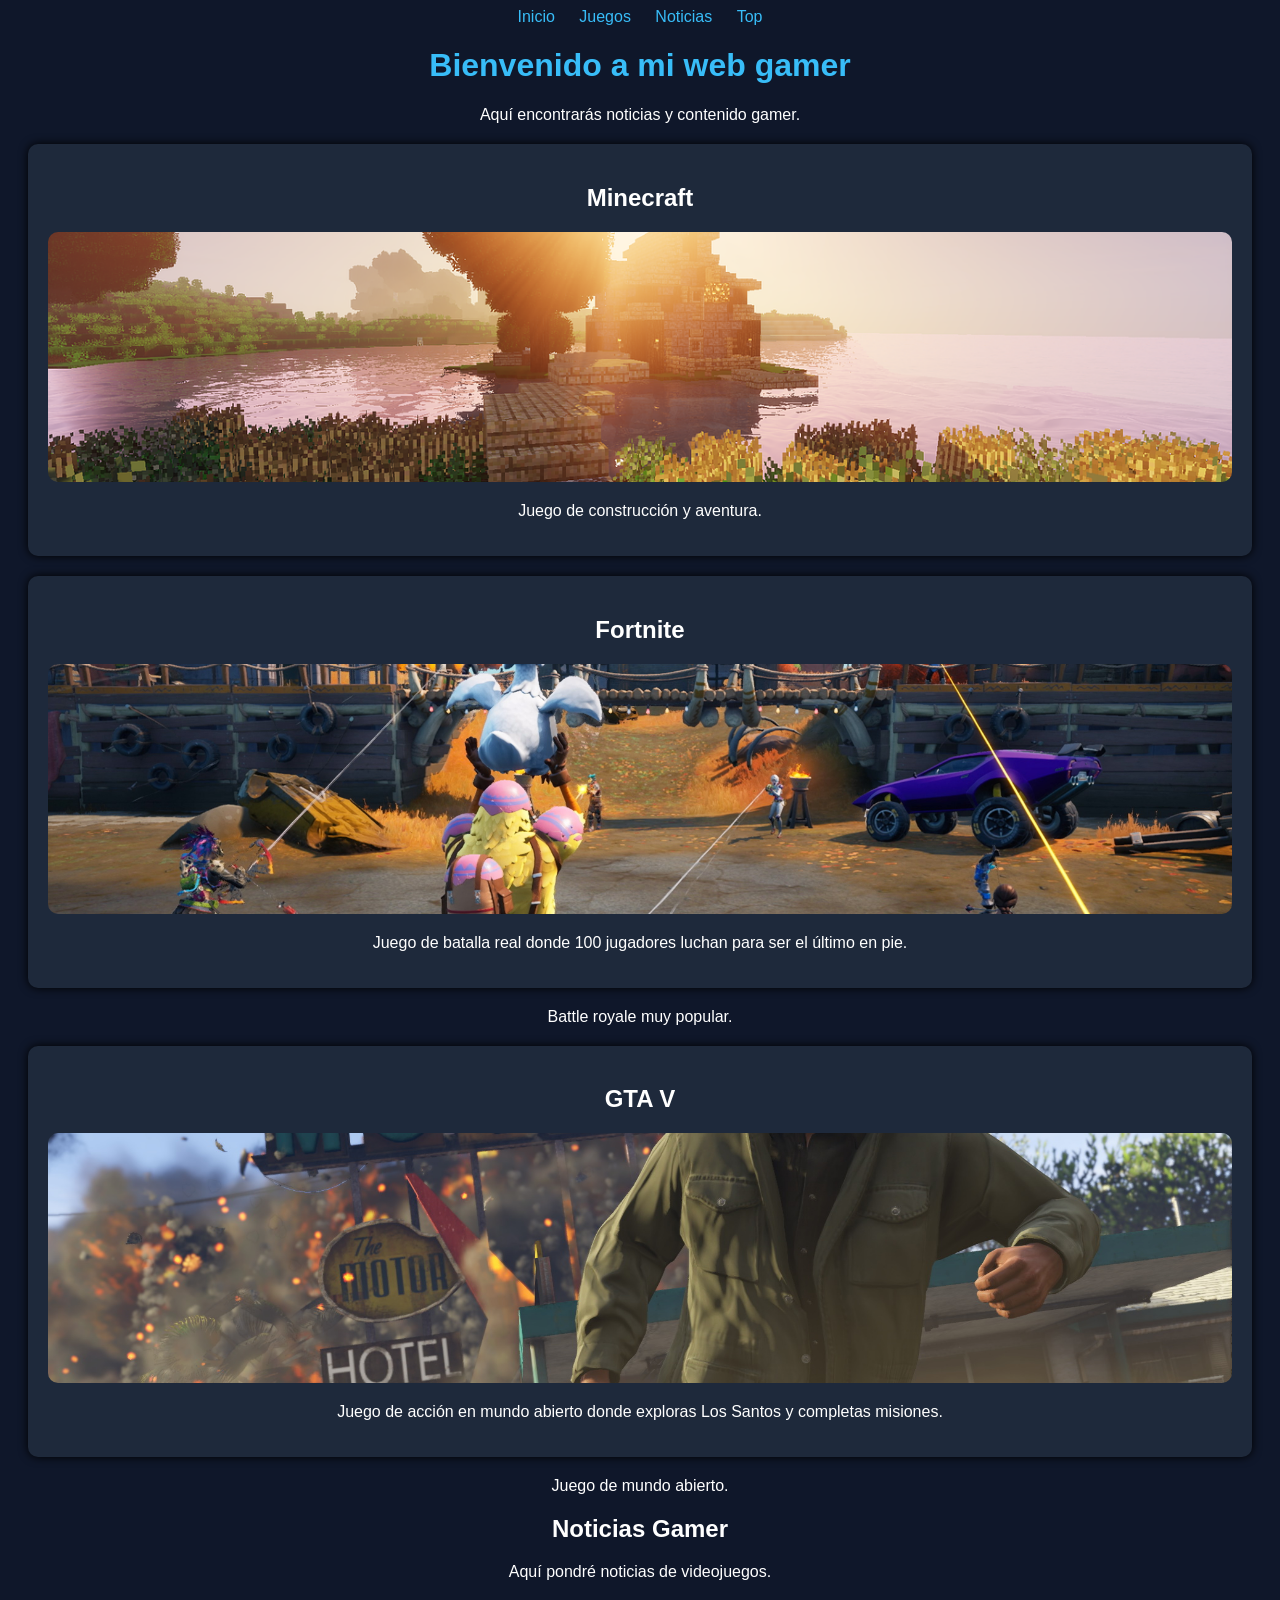
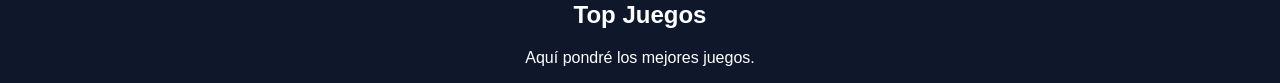
==== index.html @ 2033ec04 "Add sections for news and top games in index.html" ====
<!DOCTYPE html>
<html>

<head>
<title>Mundo Gamer</title>
<link rel="stylesheet" href="style.css">
</head>

<body>
<nav>
<a href="#inicio">Inicio</a>
<a href="#juegos">Juegos</a>
<a href="#noticias">Noticias</a>
<a href="#top">Top</a>
</nav>
<h1 id="inicio">Bienvenido a mi web gamer</h1>

<p>Aquí encontrarás noticias y contenido gamer.</p>

<div id="juegos" class="juego">
<h2>Minecraft</h2>

<img src="allinonemovie-computer-game-2873192_1280.png">

<p>Juego de construcción y aventura.</p>
  </div>

<div class="juego">
<h2>Fortnite</h2>

  <img src="2000000000088896164.jpg">  

  <p>Juego de batalla real donde 100 jugadores luchan para ser el último en pie.</p>  
  </div>
<p>Battle royale muy popular.</p>
</div>

<div class="juego">
<h2>GTA V</h2>

  <img src="GTAV_03.jpg">  

  <p>Juego de acción en mundo abierto donde exploras Los Santos y completas misiones.</p>
 </div> 
<p>Juego de mundo abierto.</p>
</div>
  <h2 id="noticias">Noticias Gamer</h2>
<p>Aquí pondré noticias de videojuegos.</p>

<h2 id="top">Top Juegos</h2>
<p>Aquí pondré los mejores juegos.</p>
</body>
</html>
---- style.css ----
body{
background-color:#0f172a;
color:white;
font-family:Arial;
text-align:center;
}

h1{
color:#38bdf8;
}

nav a{
color:#38bdf8;
margin:10px;
text-decoration:none;
}
.juego{
background:#1e293b;
margin:20px;
padding:20px;
border-radius:10px;
box-shadow:0 0 10px #000;
}
.juego:hover{
transform:scale(1.05);
transition:0.3s;
}
.card img {
  width: 100%;
  height: auto;
  max-height: 250px;
  object-fit: cover;
  border-radius: 10px;
}
.juego img{
  width:100%;
  max-height:250px;
  object-fit:cover;
  border-radius:10px;
}
img {
  max-width: 100%;
  height: auto;
  border-radius: 10px; /* opcional */
}
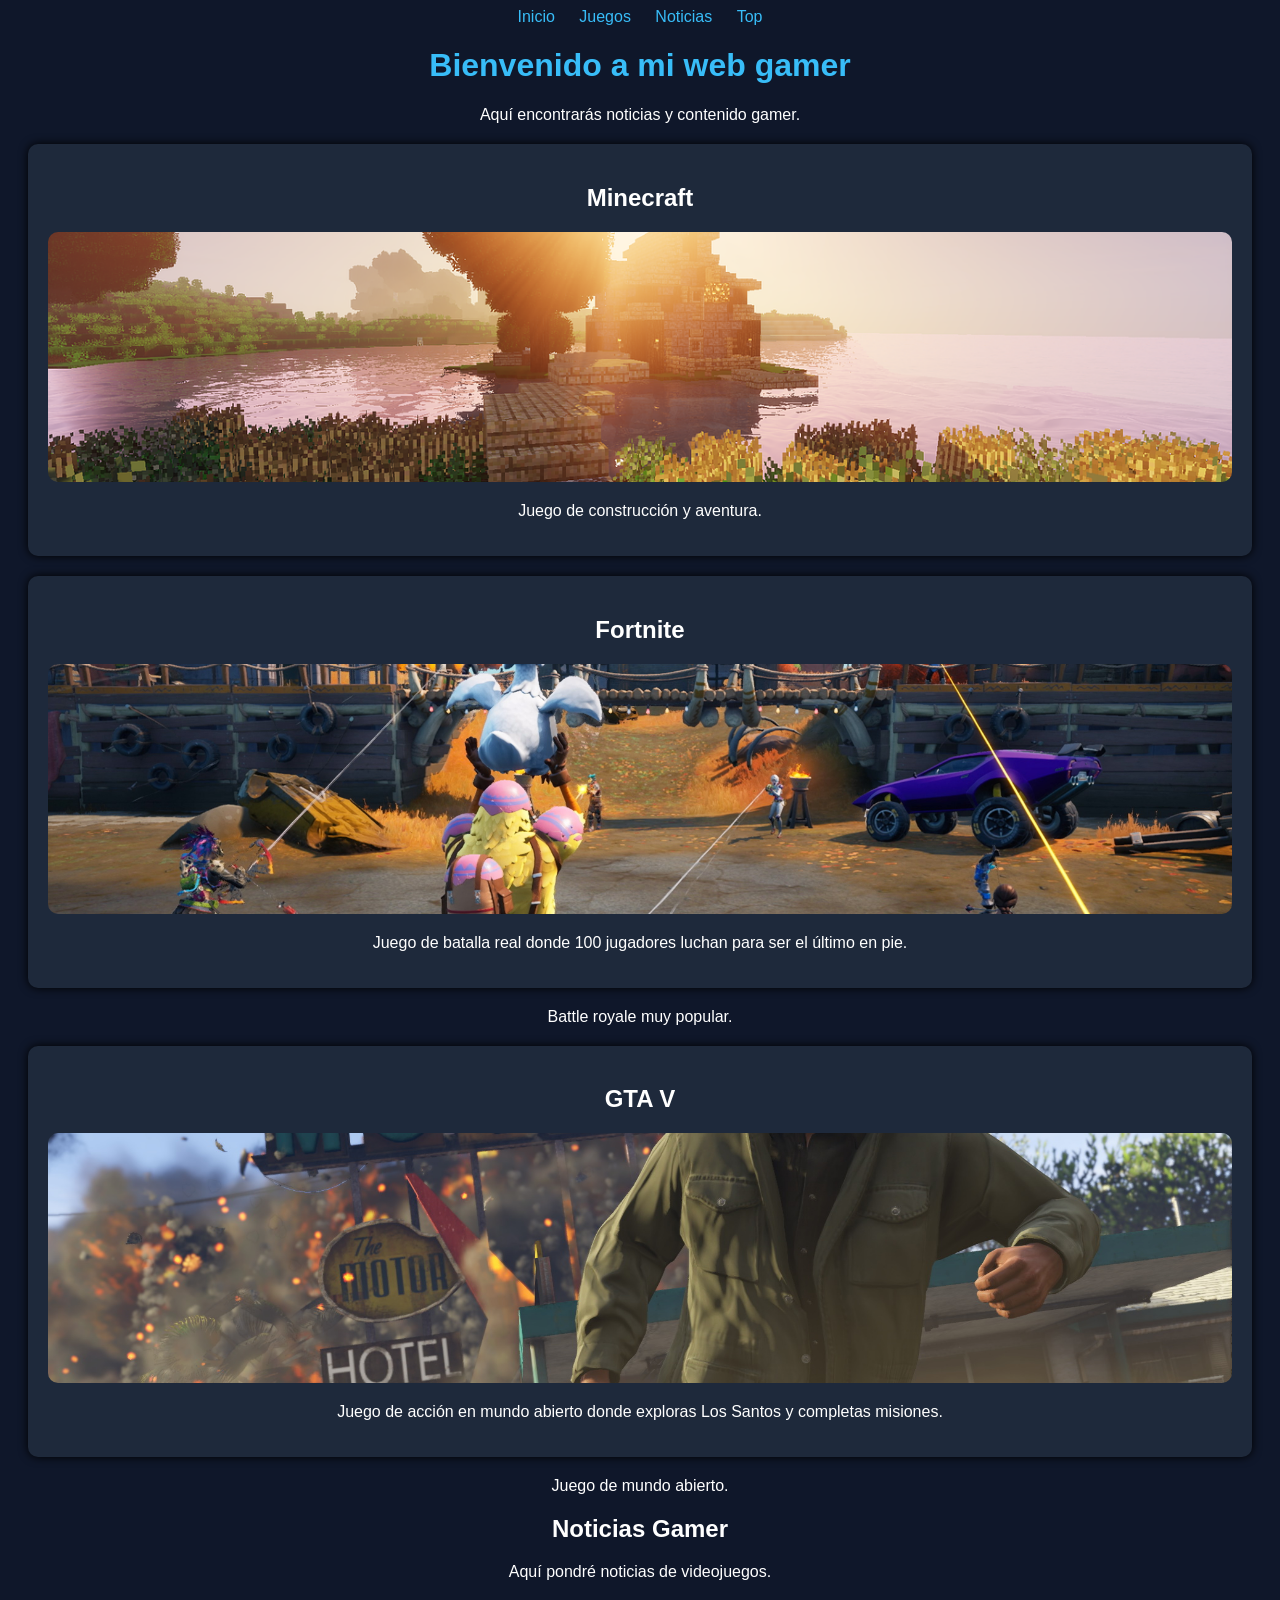
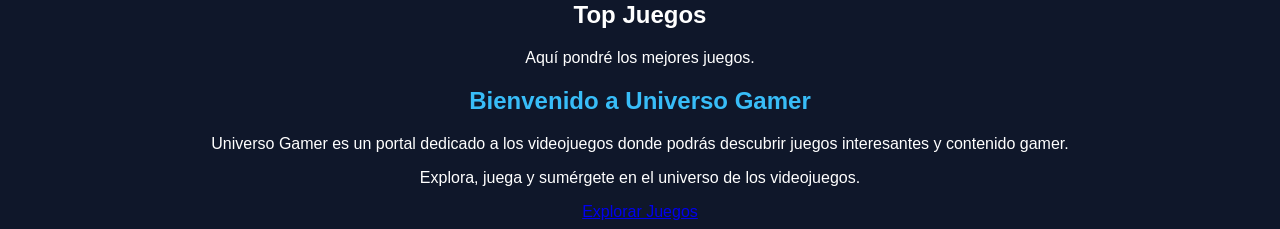
==== commit 54899bad: "Add hero section to index.html Added a hero section with a welcome message and call to action." ====
--- a/index.html
+++ b/index.html
@@ -33,7 +33,6 @@
   <p>Juego de batalla real donde 100 jugadores luchan para ser el último en pie.</p>  
   </div>
 <p>Battle royale muy popular.</p>
-</div>
 
 <div class="juego">
 <h2>GTA V</h2>
@@ -43,11 +42,29 @@
   <p>Juego de acción en mundo abierto donde exploras Los Santos y completas misiones.</p>
  </div> 
 <p>Juego de mundo abierto.</p>
-</div>
   <h2 id="noticias">Noticias Gamer</h2>
 <p>Aquí pondré noticias de videojuegos.</p>
 
 <h2 id="top">Top Juegos</h2>
 <p>Aquí pondré los mejores juegos.</p>
+
+<section class="hero">
+  <div class="hero-content">
+    <h1>Bienvenido a Universo Gamer</h1>
+
+    <p>
+      Universo Gamer es un portal dedicado a los videojuegos donde podrás
+      descubrir juegos interesantes y contenido gamer.
+    </p>
+
+    <p>
+      Explora, juega y sumérgete en el universo de los videojuegos.
+    </p>
+
+    <a href="#juegos" class="btn">Explorar Juegos</a>
+  </div>
+</section>
+
+  
 </body>
 </html>
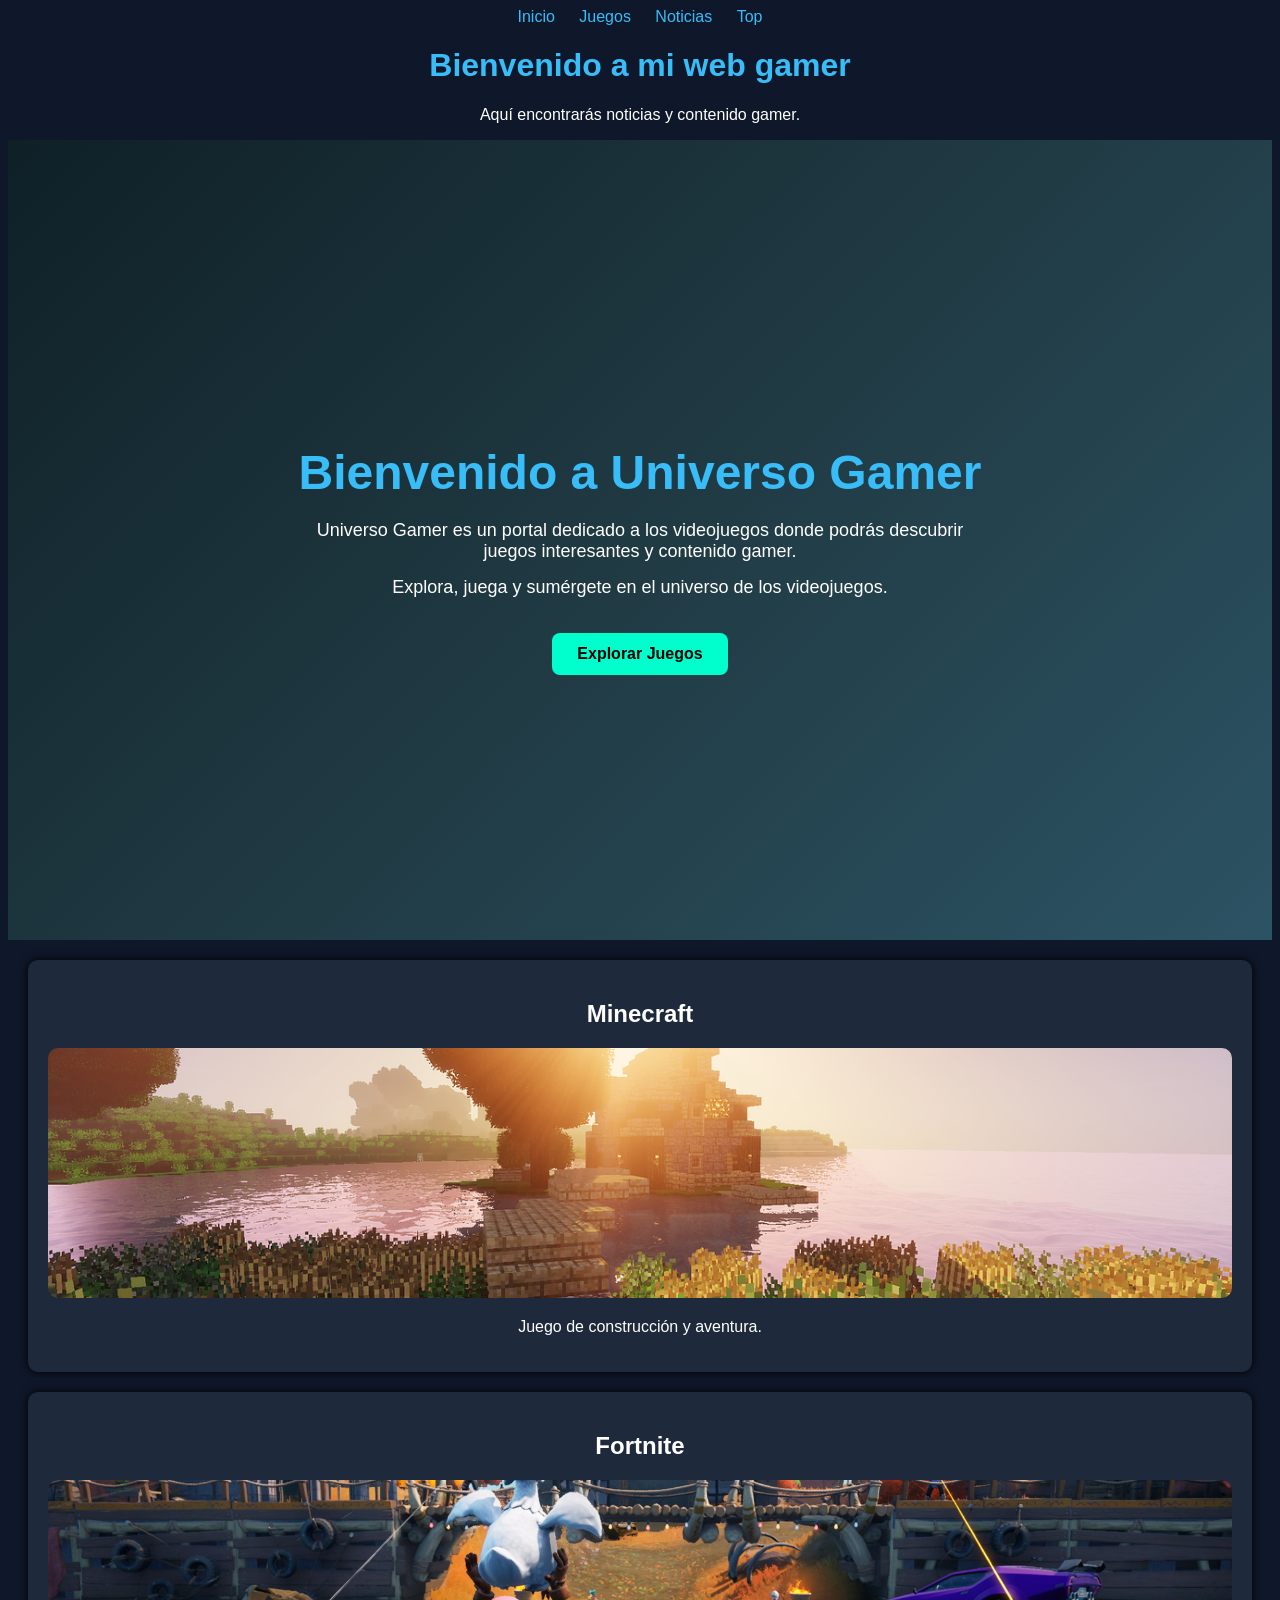
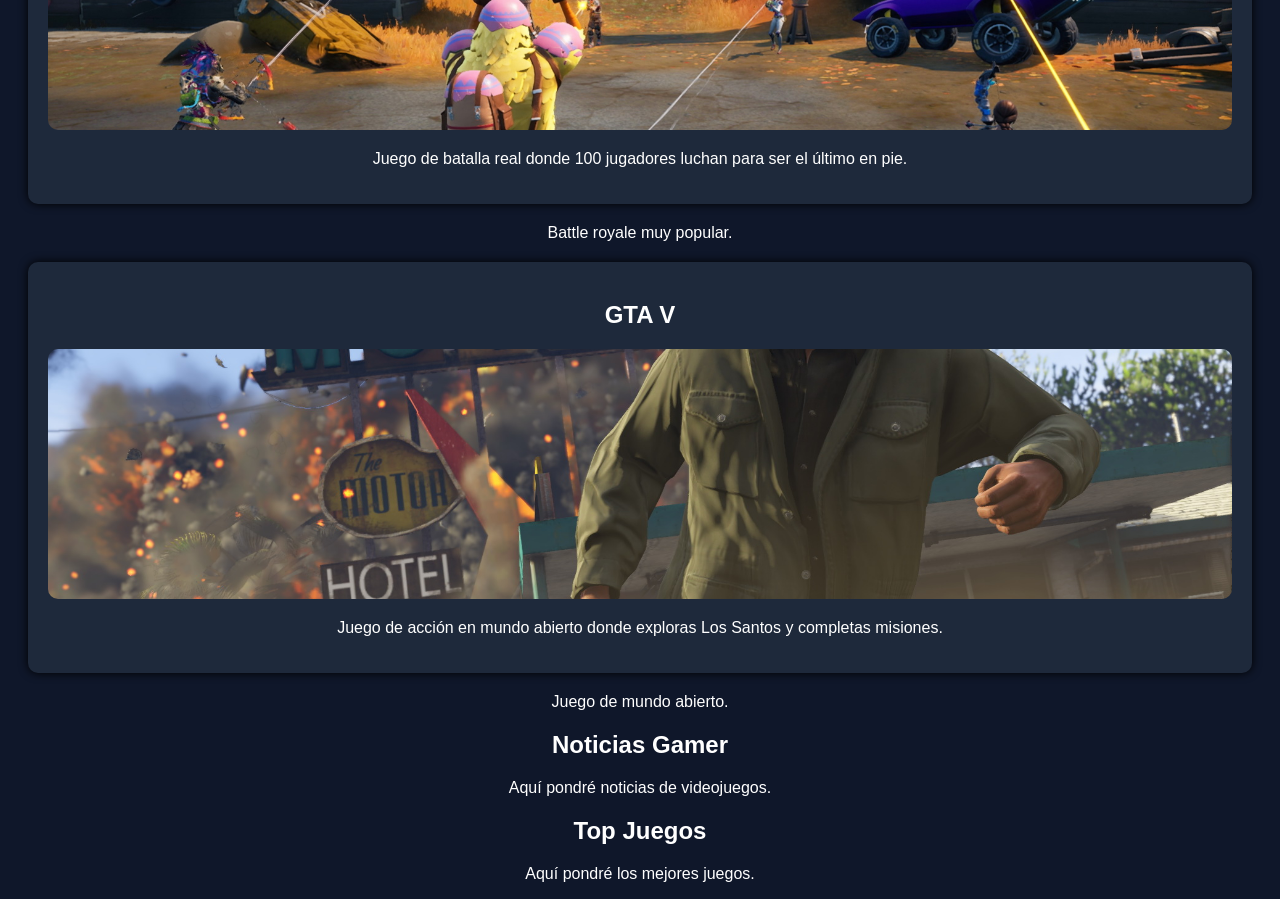
==== commit 15a78872: "Add hero section for Universo Gamer introduction Added a hero section to introduce 'Universo Gamer' " ====
--- a/index.html
+++ b/index.html
@@ -16,6 +16,23 @@
 <h1 id="inicio">Bienvenido a mi web gamer</h1>
 
 <p>Aquí encontrarás noticias y contenido gamer.</p>
+
+<section class="hero">
+  <div class="hero-content">
+    <h1>Bienvenido a Universo Gamer</h1>
+
+    <p>
+      Universo Gamer es un portal dedicado a los videojuegos donde podrás
+      descubrir juegos interesantes y contenido gamer.
+    </p>
+
+    <p>
+      Explora, juega y sumérgete en el universo de los videojuegos.
+    </p>
+
+    <a href="#juegos" class="btn">Explorar Juegos</a>
+  </div>
+</section>
 
 <div id="juegos" class="juego">
 <h2>Minecraft</h2>
@@ -48,22 +65,6 @@
 <h2 id="top">Top Juegos</h2>
 <p>Aquí pondré los mejores juegos.</p>
 
-<section class="hero">
-  <div class="hero-content">
-    <h1>Bienvenido a Universo Gamer</h1>
-
-    <p>
-      Universo Gamer es un portal dedicado a los videojuegos donde podrás
-      descubrir juegos interesantes y contenido gamer.
-    </p>
-
-    <p>
-      Explora, juega y sumérgete en el universo de los videojuegos.
-    </p>
-
-    <a href="#juegos" class="btn">Explorar Juegos</a>
-  </div>
-</section>
 
   
 </body>
--- a/style.css
+++ b/style.css
@@ -43,3 +43,106 @@
   height: auto;
   border-radius: 10px; /* opcional */
 }
+.hero{
+  height:80vh;
+  display:flex;
+  align-items:center;
+  justify-content:center;
+  text-align:center;
+  background: linear-gradient(135deg,#0f2027,#203a43,#2c5364);
+  color:white;
+  padding:40px;
+}
+
+.hero h1{
+  font-size:48px;
+  margin-bottom:20px;
+}
+
+.hero p{
+  font-size:18px;
+  max-width:700px;
+  margin:auto;
+  margin-bottom:15px;
+}
+
+.btn{
+  display:inline-block;
+  margin-top:20px;
+  padding:12px 25px;
+  background:#00ffcc;
+  color:black;
+  text-decoration:none;
+  border-radius:8px;
+  font-weight:bold;
+}
+.hero{
+  height:80vh;
+  display:flex;
+  align-items:center;
+  justify-content:center;
+  text-align:center;
+  background: linear-gradient(135deg,#0f2027,#203a43,#2c5364);
+  color:white;
+  padding:40px;
+}
+
+.hero h1{
+  font-size:48px;
+  margin-bottom:20px;
+}
+
+.hero p{
+  font-size:18px;
+  max-width:700px;
+  margin:auto;
+  margin-bottom:15px;
+}
+
+.btn{
+  display:inline-block;
+  margin-top:20px;
+  padding:12px 25px;
+  background:#00ffcc;
+  color:black;
+  text-decoration:none;
+  border-radius:8px;
+  font-weight:bold;
+}
+.hero{
+  height:80vh;
+  display:flex;
+  align-items:center;
+  justify-content:center;
+  text-align:center;
+  background: linear-gradient(135deg,#0f2027,#203a43,#2c5364);
+  color:white;
+  padding:40px;
+}
+
+.hero h1{
+  font-size:48px;
+  margin-bottom:20px;
+}
+
+.hero p{
+  font-size:18px;
+  max-width:700px;
+  margin:auto;
+  margin-bottom:15px;
+}
+
+.btn{
+  display:inline-block;
+  margin-top:20px;
+  padding:12px 25px;
+  background:#00ffcc;
+  color:black;
+  text-decoration:none;
+  border-radius:8px;
+  font-weight:bold;
+}
+
+.btn:hover{
+  background:#00cc99;
+  }
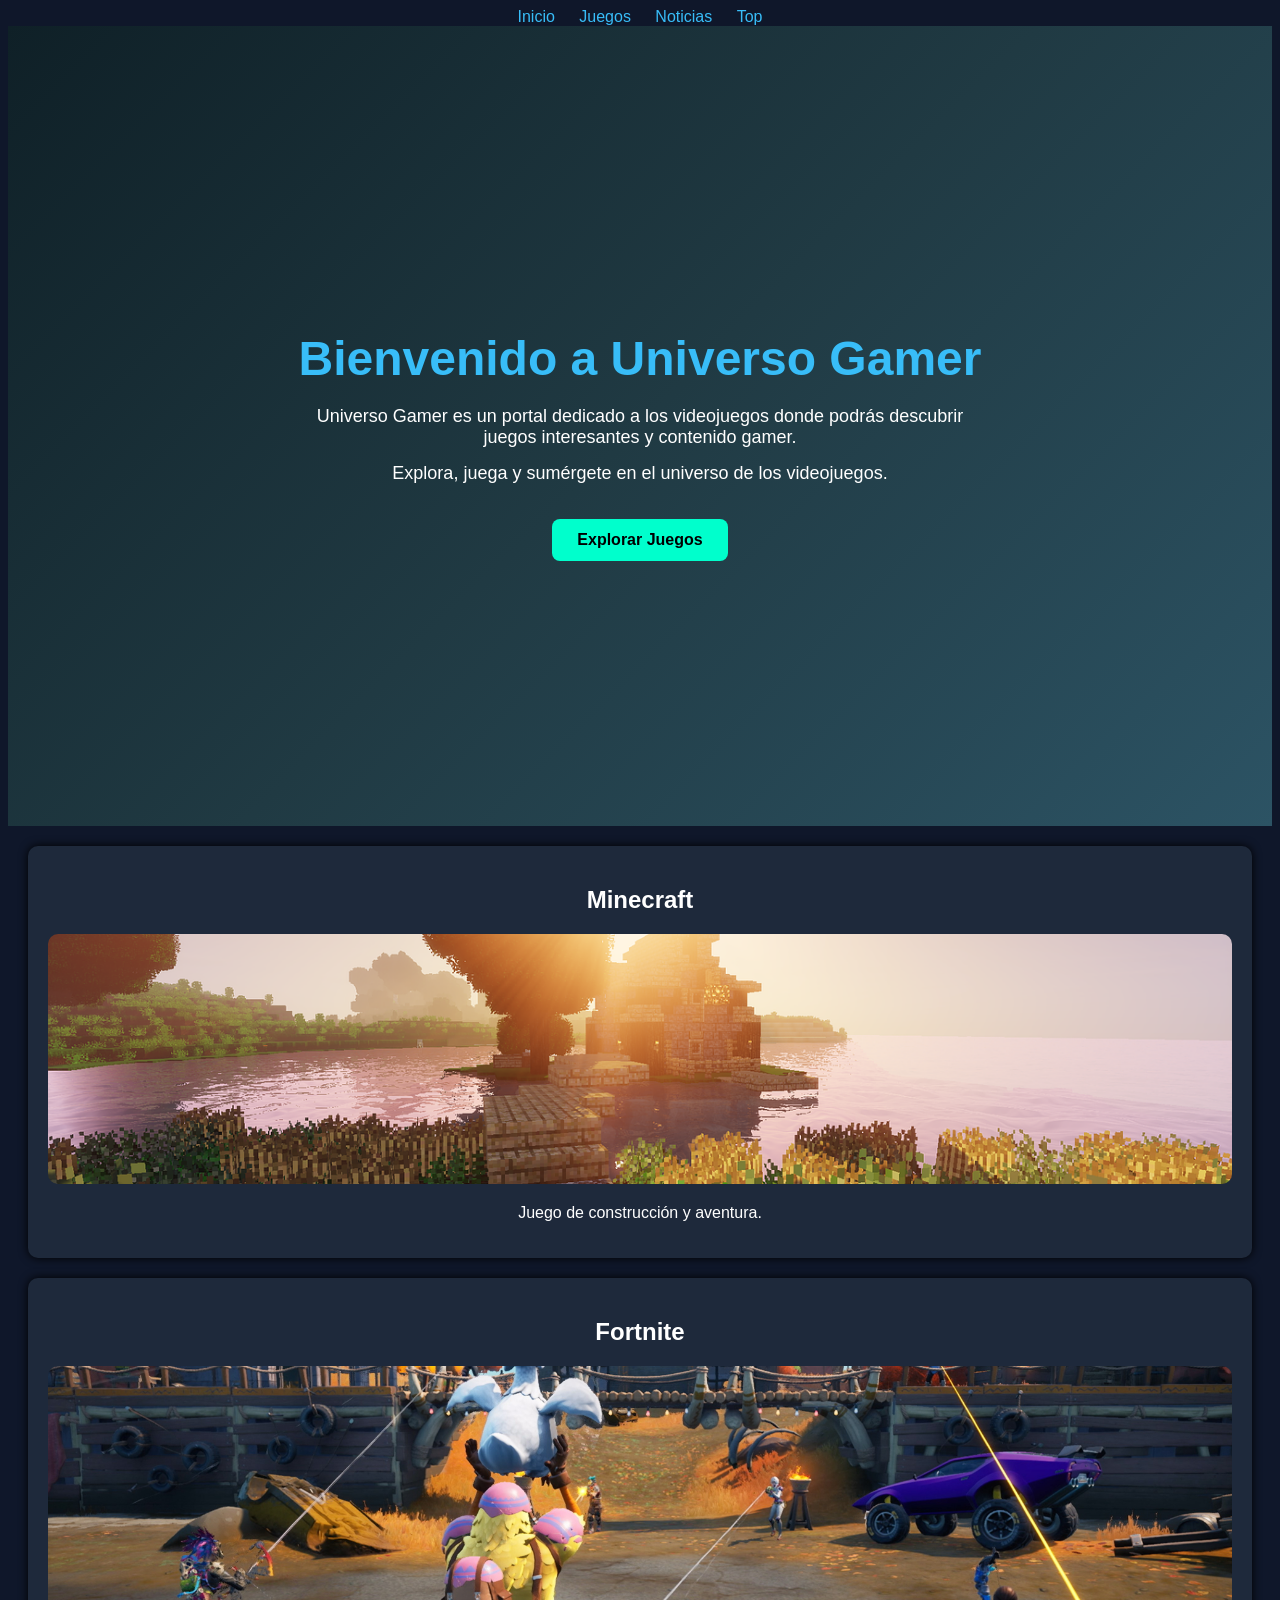
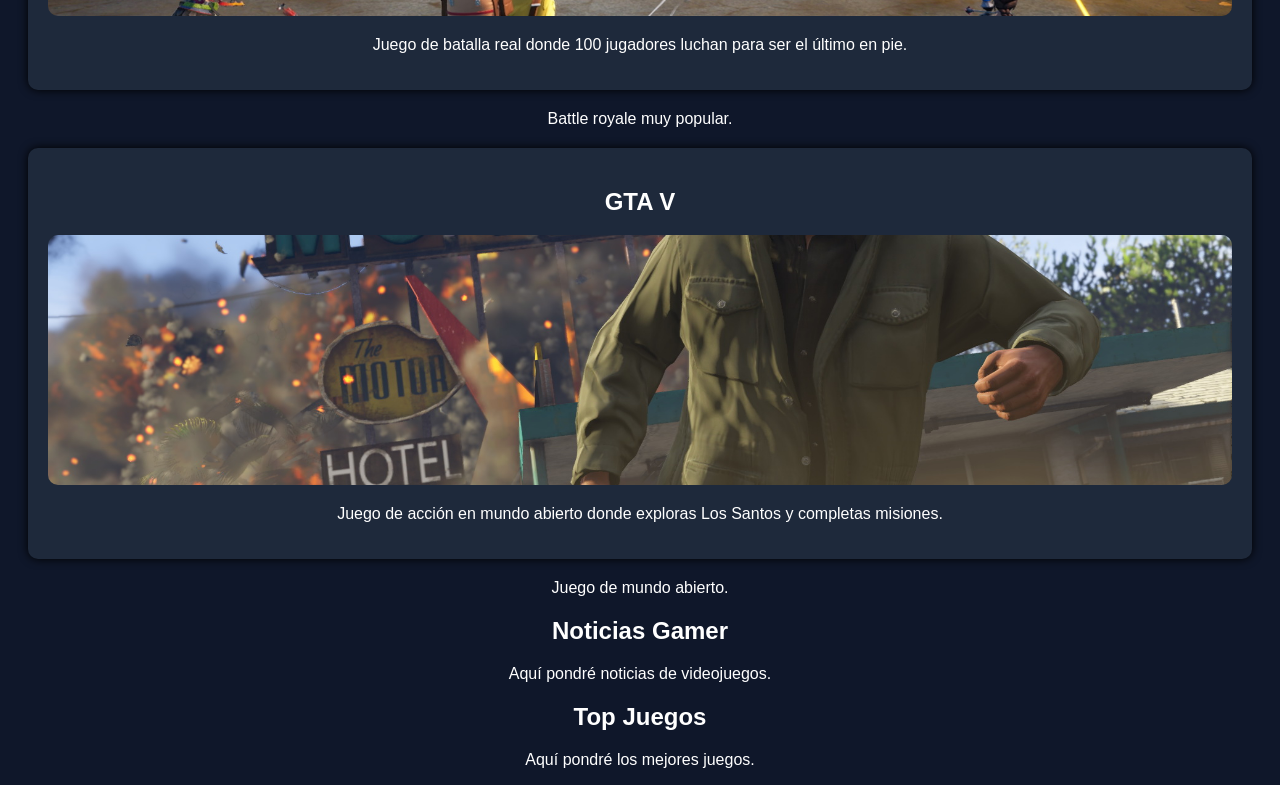
==== commit 13a144fc: "Update welcome message in index.html Removed the old welcome message and introductory paragraph." ====
--- a/index.html
+++ b/index.html
@@ -13,9 +13,7 @@
 <a href="#noticias">Noticias</a>
 <a href="#top">Top</a>
 </nav>
-<h1 id="inicio">Bienvenido a mi web gamer</h1>
 
-<p>Aquí encontrarás noticias y contenido gamer.</p>
 
 <section class="hero">
   <div class="hero-content">
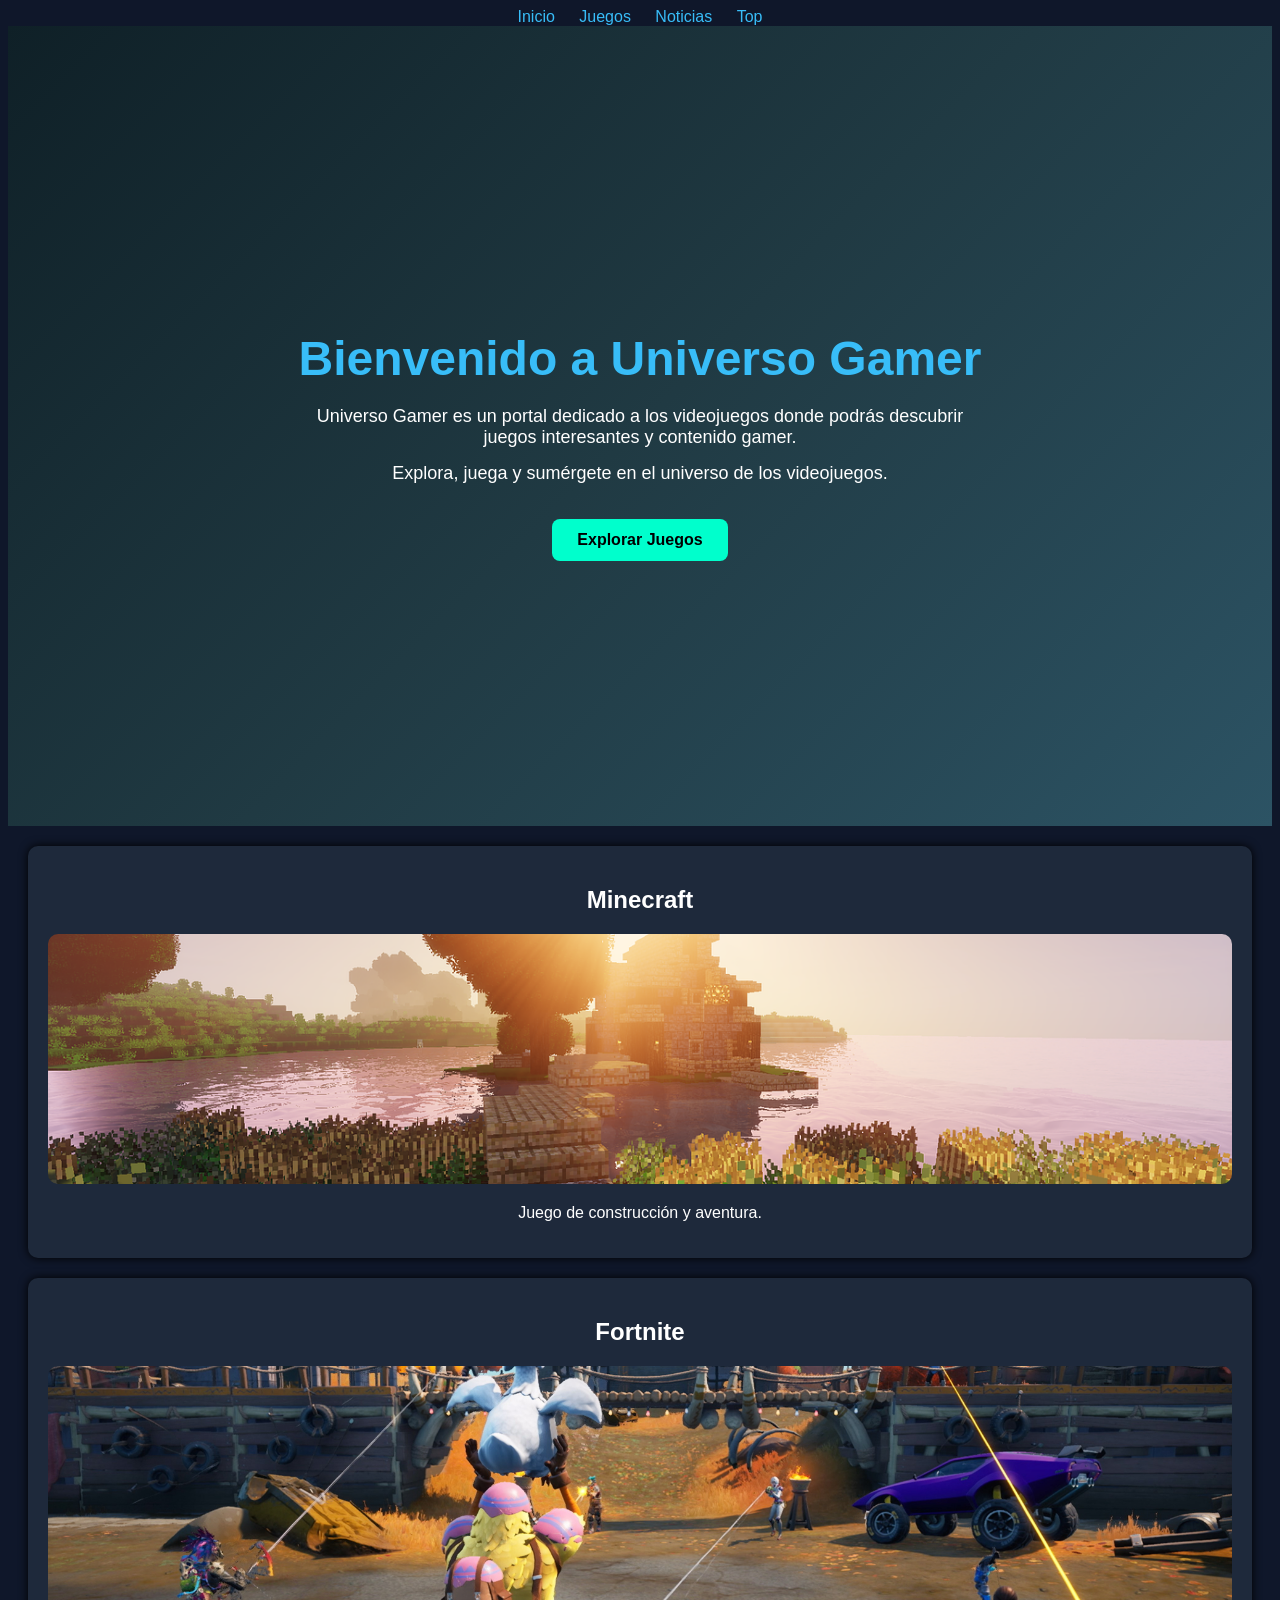
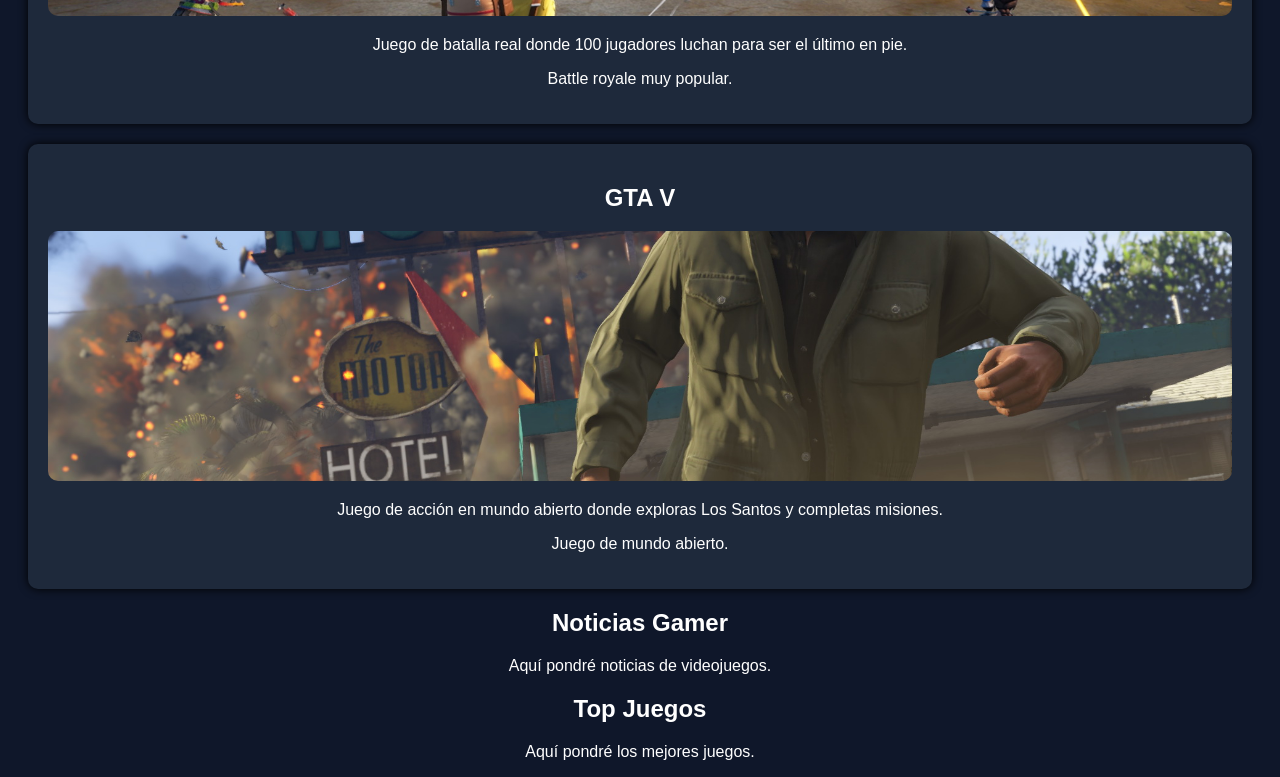
==== commit 67f5d908: "Add descriptions for battle royale and GTA V games" ====
--- a/index.html
+++ b/index.html
@@ -46,17 +46,19 @@
   <img src="2000000000088896164.jpg">  
 
   <p>Juego de batalla real donde 100 jugadores luchan para ser el último en pie.</p>  
-  </div>
+  
 <p>Battle royale muy popular.</p>
-
+</div>
+  
 <div class="juego">
 <h2>GTA V</h2>
 
   <img src="GTAV_03.jpg">  
 
   <p>Juego de acción en mundo abierto donde exploras Los Santos y completas misiones.</p>
- </div> 
 <p>Juego de mundo abierto.</p>
+</div>
+  
   <h2 id="noticias">Noticias Gamer</h2>
 <p>Aquí pondré noticias de videojuegos.</p>
 
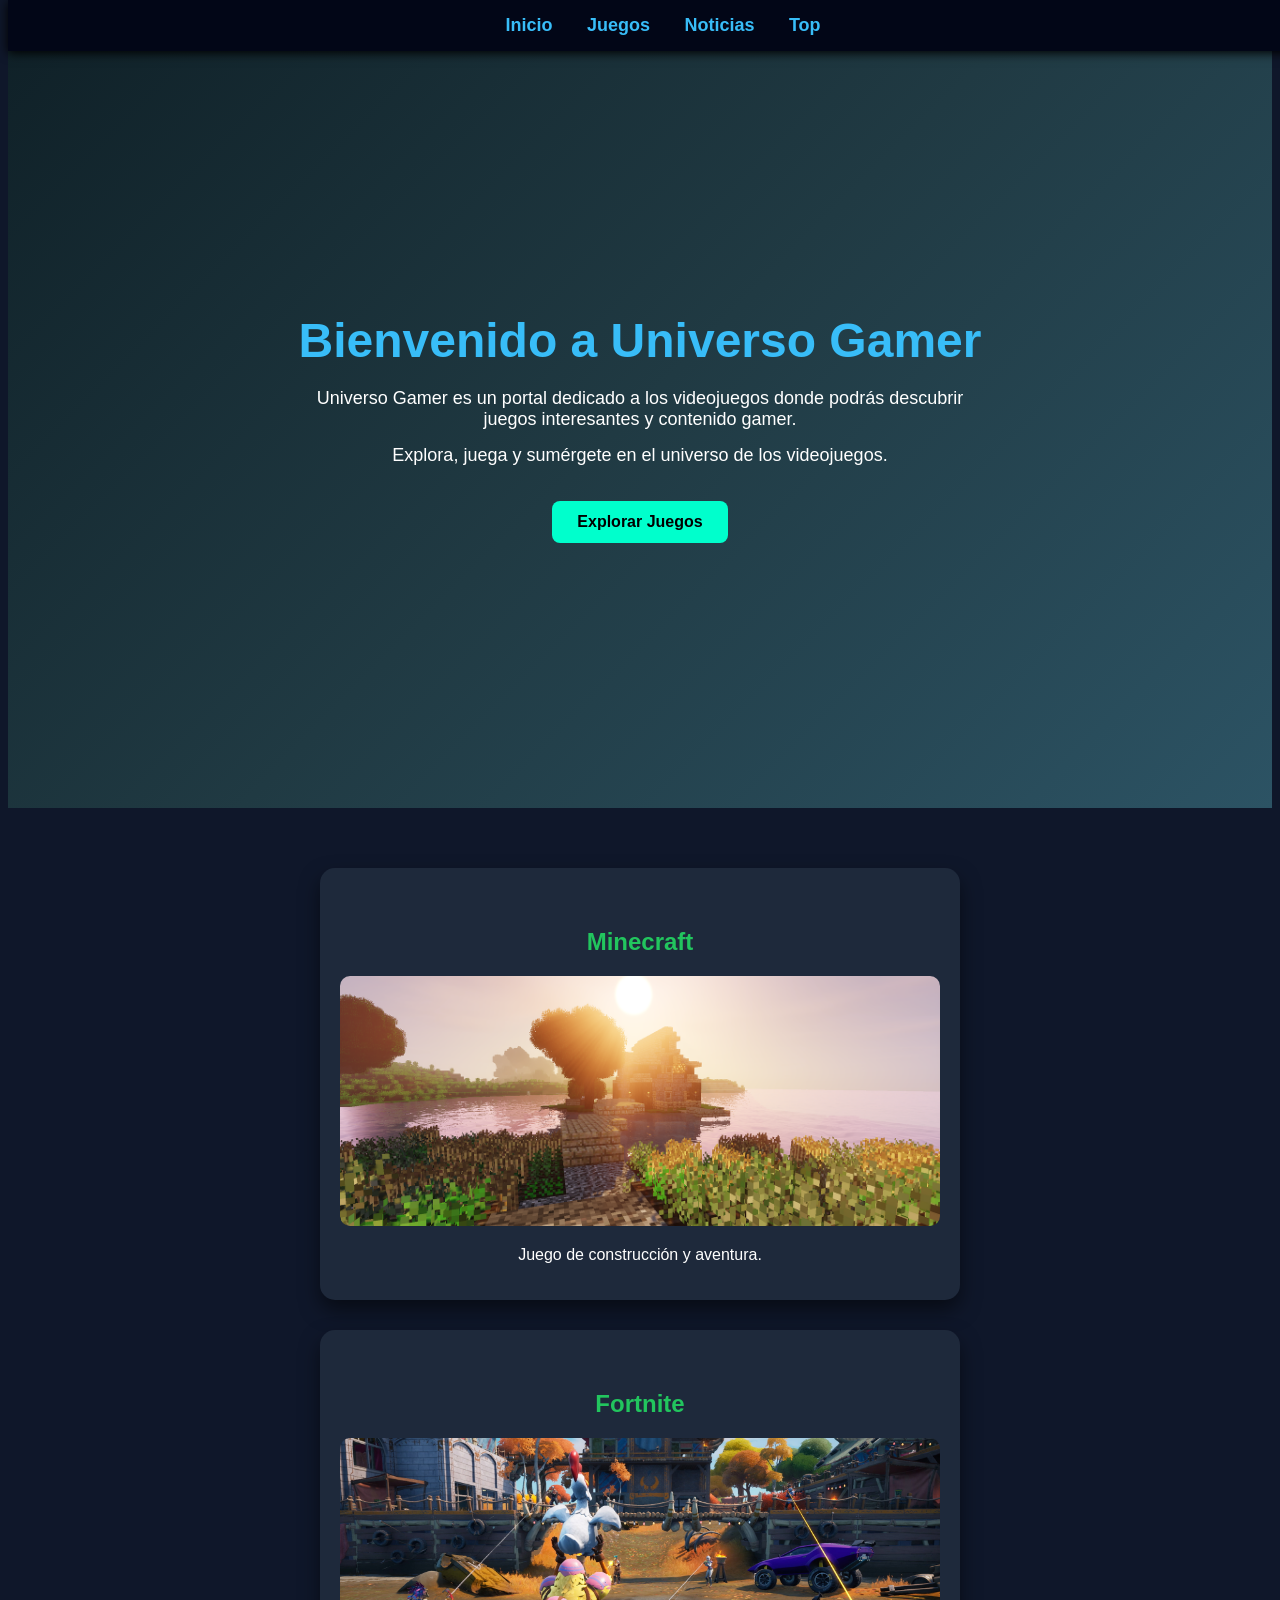
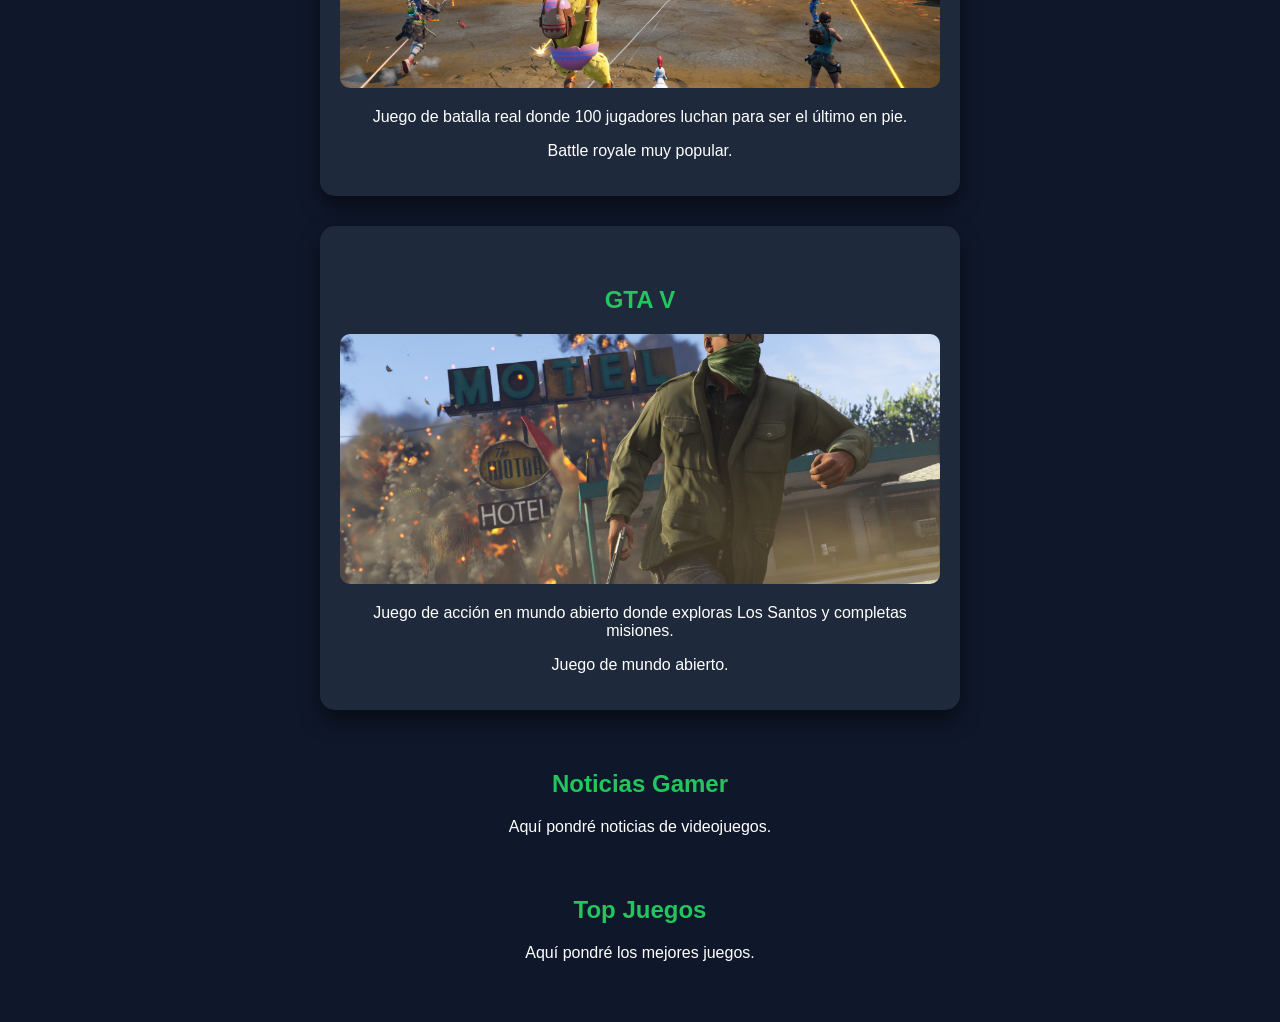
==== commit 86e49330: "Refactor HTML structure and add sections" ====
--- a/index.html
+++ b/index.html
@@ -1,12 +1,15 @@
 <!DOCTYPE html>
-<html>
+<html lang="es">
 
 <head>
+<meta charset="UTF-8">
+<meta name="viewport" content="width=device-width, initial-scale=1.0">
 <title>Mundo Gamer</title>
 <link rel="stylesheet" href="style.css">
 </head>
 
 <body>
+
 <nav>
 <a href="#inicio">Inicio</a>
 <a href="#juegos">Juegos</a>
@@ -14,8 +17,7 @@
 <a href="#top">Top</a>
 </nav>
 
-
-<section class="hero">
+<section id="inicio" class="hero">
   <div class="hero-content">
     <h1>Bienvenido a Universo Gamer</h1>
 
@@ -32,40 +34,39 @@
   </div>
 </section>
 
-<div id="juegos" class="juego">
+<section id="juegos">
+
+<div class="juego">
 <h2>Minecraft</h2>
-
-<img src="allinonemovie-computer-game-2873192_1280.png">
-
+<img src="allinonemovie-computer-game-2873192_1280.png" alt="Minecraft">
 <p>Juego de construcción y aventura.</p>
-  </div>
+</div>
 
 <div class="juego">
 <h2>Fortnite</h2>
-
-  <img src="2000000000088896164.jpg">  
-
-  <p>Juego de batalla real donde 100 jugadores luchan para ser el último en pie.</p>  
-  
+<img src="2000000000088896164.jpg" alt="Fortnite">
+<p>Juego de batalla real donde 100 jugadores luchan para ser el último en pie.</p>
 <p>Battle royale muy popular.</p>
 </div>
-  
+
 <div class="juego">
 <h2>GTA V</h2>
-
-  <img src="GTAV_03.jpg">  
-
-  <p>Juego de acción en mundo abierto donde exploras Los Santos y completas misiones.</p>
+<img src="GTAV_03.jpg" alt="GTA V">
+<p>Juego de acción en mundo abierto donde exploras Los Santos y completas misiones.</p>
 <p>Juego de mundo abierto.</p>
 </div>
-  
-  <h2 id="noticias">Noticias Gamer</h2>
+
+</section>
+
+<section id="noticias">
+<h2>Noticias Gamer</h2>
 <p>Aquí pondré noticias de videojuegos.</p>
+</section>
 
-<h2 id="top">Top Juegos</h2>
+<section id="top">
+<h2>Top Juegos</h2>
 <p>Aquí pondré los mejores juegos.</p>
+</section>
 
-
-  
 </body>
 </html>
--- a/style.css
+++ b/style.css
@@ -9,140 +9,128 @@
 color:#38bdf8;
 }
 
+/* navegación */
+
+nav{
+background:#020617;
+padding:15px;
+box-shadow:0 2px 10px black;
+position:fixed;
+top:0;
+width:100%;
+}
+
 nav a{
 color:#38bdf8;
 margin:10px;
 text-decoration:none;
 }
+
+nav a{
+color:#38bdf8;
+margin:15px;
+text-decoration:none;
+font-weight:bold;
+font-size:18px;
+}
+
+nav a:hover{
+color:#22c55e;
+}
+
+/* tarjetas de juegos */
+
 .juego{
 background:#1e293b;
-margin:20px;
+margin:30px auto;
 padding:20px;
-border-radius:10px;
-box-shadow:0 0 10px #000;
+border-radius:15px;
+box-shadow:0 10px 20px rgba(0,0,0,0.5);
+max-width:600px;
+transition:0.3s;
 }
+
 .juego:hover{
 transform:scale(1.05);
 transition:0.3s;
 }
-.card img {
-  width: 100%;
-  height: auto;
-  max-height: 250px;
-  object-fit: cover;
-  border-radius: 10px;
+
+.card img{
+width:100%;
+height:auto;
+max-height:250px;
+object-fit:cover;
+border-radius:10px;
 }
+
 .juego img{
-  width:100%;
-  max-height:250px;
-  object-fit:cover;
-  border-radius:10px;
+width:100%;
+height:250px;
+object-fit:cover;
+border-radius:10px;
 }
-img {
-  max-width: 100%;
-  height: auto;
-  border-radius: 10px; /* opcional */
+
+/* imágenes generales */
+
+img{
+max-width:100%;
+height:auto;
+border-radius:10px;
 }
+
+img{
+width:100%;
+height:250px;
+object-fit:cover;
+}
+
+/* hero */
+
 .hero{
-  height:80vh;
-  display:flex;
-  align-items:center;
-  justify-content:center;
-  text-align:center;
-  background: linear-gradient(135deg,#0f2027,#203a43,#2c5364);
-  color:white;
-  padding:40px;
+height:80vh;
+display:flex;
+align-items:center;
+justify-content:center;
+text-align:center;
+background:linear-gradient(135deg,#0f2027,#203a43,#2c5364);
+color:white;
+padding:40px;
 }
 
 .hero h1{
-  font-size:48px;
-  margin-bottom:20px;
+font-size:48px;
+margin-bottom:20px;
 }
 
 .hero p{
-  font-size:18px;
-  max-width:700px;
-  margin:auto;
-  margin-bottom:15px;
+font-size:18px;
+max-width:700px;
+margin:auto;
+margin-bottom:15px;
 }
 
 .btn{
-  display:inline-block;
-  margin-top:20px;
-  padding:12px 25px;
-  background:#00ffcc;
-  color:black;
-  text-decoration:none;
-  border-radius:8px;
-  font-weight:bold;
-}
-.hero{
-  height:80vh;
-  display:flex;
-  align-items:center;
-  justify-content:center;
-  text-align:center;
-  background: linear-gradient(135deg,#0f2027,#203a43,#2c5364);
-  color:white;
-  padding:40px;
-}
-
-.hero h1{
-  font-size:48px;
-  margin-bottom:20px;
-}
-
-.hero p{
-  font-size:18px;
-  max-width:700px;
-  margin:auto;
-  margin-bottom:15px;
-}
-
-.btn{
-  display:inline-block;
-  margin-top:20px;
-  padding:12px 25px;
-  background:#00ffcc;
-  color:black;
-  text-decoration:none;
-  border-radius:8px;
-  font-weight:bold;
-}
-.hero{
-  height:80vh;
-  display:flex;
-  align-items:center;
-  justify-content:center;
-  text-align:center;
-  background: linear-gradient(135deg,#0f2027,#203a43,#2c5364);
-  color:white;
-  padding:40px;
-}
-
-.hero h1{
-  font-size:48px;
-  margin-bottom:20px;
-}
-
-.hero p{
-  font-size:18px;
-  max-width:700px;
-  margin:auto;
-  margin-bottom:15px;
-}
-
-.btn{
-  display:inline-block;
-  margin-top:20px;
-  padding:12px 25px;
-  background:#00ffcc;
-  color:black;
-  text-decoration:none;
-  border-radius:8px;
-  font-weight:bold;
+display:inline-block;
+margin-top:20px;
+padding:12px 25px;
+background:#00ffcc;
+color:black;
+text-decoration:none;
+border-radius:8px;
+font-weight:bold;
 }
 
 .btn:hover{
-  background:#00cc99;
-  }
+background:#00cc99;
+}
+
+/* secciones */
+
+section{
+margin-bottom:60px;
+}
+
+h2{
+color:#22c55e;
+margin-top:40px;
+}
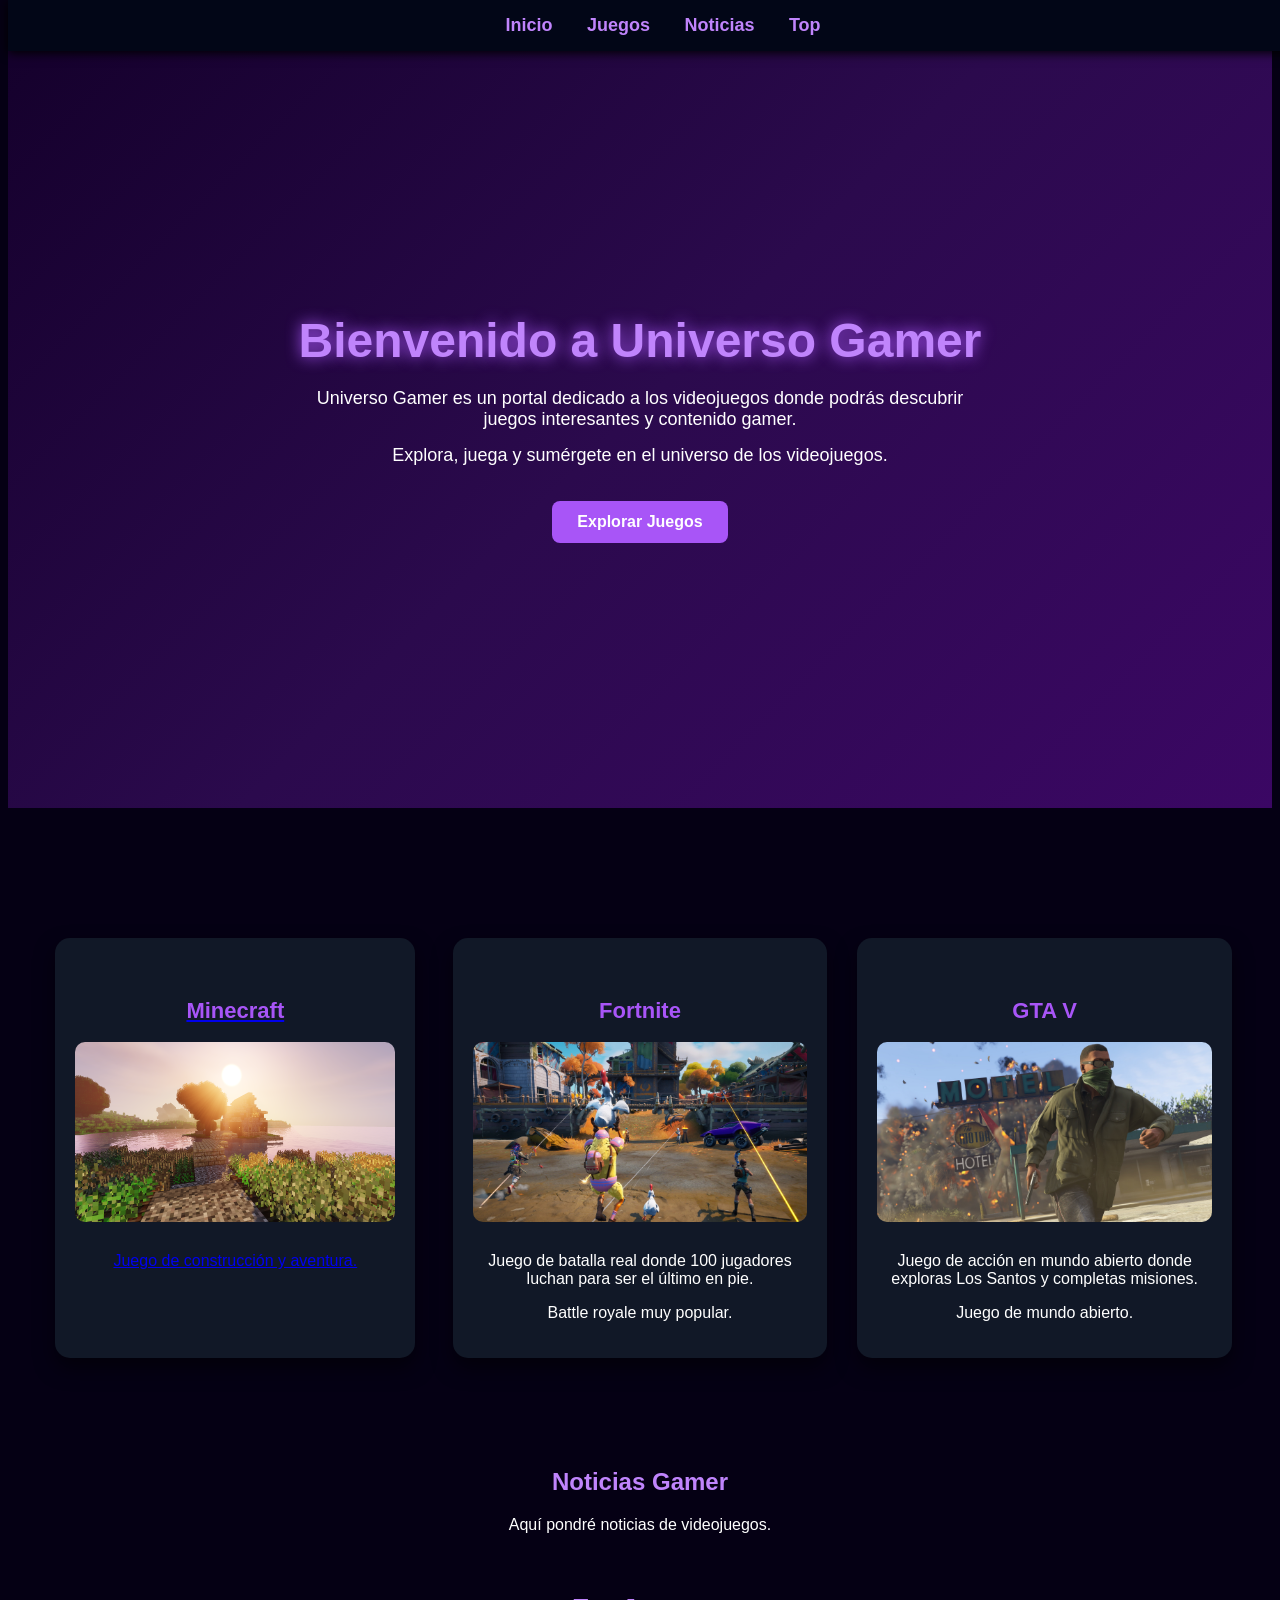
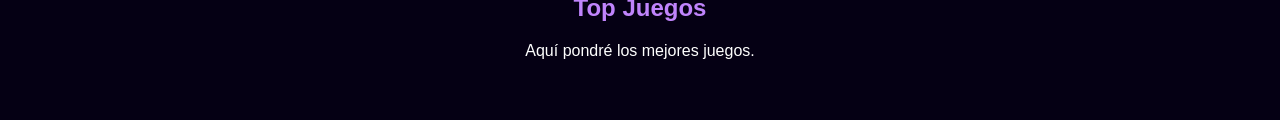
==== commit 8c5f93b2: "Fix HTML structure for Minecraft link" ====
--- a/index.html
+++ b/index.html
@@ -36,12 +36,11 @@
 
 <section id="juegos">
 
-<div class="juego">
+<a href="Minecraft.html" class="juego">
 <h2>Minecraft</h2>
 <img src="allinonemovie-computer-game-2873192_1280.png" alt="Minecraft">
 <p>Juego de construcción y aventura.</p>
-</div>
-
+</a>
 <div class="juego">
 <h2>Fortnite</h2>
 <img src="2000000000088896164.jpg" alt="Fortnite">
--- a/style.css
+++ b/style.css
@@ -1,12 +1,14 @@
+/* fondo general */
+
 body{
-background-color:#0f172a;
+background-color:#050014;
 color:white;
 font-family:Arial;
 text-align:center;
 }
 
 h1{
-color:#38bdf8;
+color:#c084fc;
 }
 
 /* navegación */
@@ -21,13 +23,13 @@
 }
 
 nav a{
-color:#38bdf8;
+color:#c084fc;
 margin:10px;
 text-decoration:none;
 }
 
 nav a{
-color:#38bdf8;
+color:#c084fc;
 margin:15px;
 text-decoration:none;
 font-weight:bold;
@@ -36,22 +38,35 @@
 
 nav a:hover{
 color:#22c55e;
+text-shadow:0 0 10px #22c55e;
+}
+
+/* SECCIÓN JUEGOS GRID (tipo Steam) */
+
+#juegos{
+display:grid;
+grid-template-columns:repeat(auto-fit,minmax(250px,1fr));
+gap:30px;
+max-width:1200px;
+margin:auto;
+padding:40px;
 }
 
 /* tarjetas de juegos */
 
 .juego{
-background:#1e293b;
+background:#111827;
 margin:30px auto;
 padding:20px;
 border-radius:15px;
 box-shadow:0 10px 20px rgba(0,0,0,0.5);
 max-width:600px;
 transition:0.3s;
+cursor:pointer;
 }
 
 .juego:hover{
-transform:scale(1.05);
+transform:translateY(-10px) scale(1.03);
 transition:0.3s;
 }
 
@@ -65,9 +80,17 @@
 
 .juego img{
 width:100%;
-height:250px;
+height:180px;
 object-fit:cover;
 border-radius:10px;
+margin-bottom:10px;
+}
+
+/* títulos de juegos estilo Steam */
+
+.juego h2{
+color:#a855f7;
+font-size:22px;
 }
 
 /* imágenes generales */
@@ -92,7 +115,7 @@
 align-items:center;
 justify-content:center;
 text-align:center;
-background:linear-gradient(135deg,#0f2027,#203a43,#2c5364);
+background:linear-gradient(135deg,#14002b,#2b0a4d,#3b0764);
 color:white;
 padding:40px;
 }
@@ -100,6 +123,8 @@
 .hero h1{
 font-size:48px;
 margin-bottom:20px;
+color:#c084fc;
+text-shadow:0 0 15px #a855f7;
 }
 
 .hero p{
@@ -113,15 +138,15 @@
 display:inline-block;
 margin-top:20px;
 padding:12px 25px;
-background:#00ffcc;
-color:black;
+background:#a855f7;
+color:white;
 text-decoration:none;
 border-radius:8px;
 font-weight:bold;
 }
 
 .btn:hover{
-background:#00cc99;
+background:#9333ea;
 }
 
 /* secciones */
@@ -131,6 +156,6 @@
 }
 
 h2{
-color:#22c55e;
+color:#c084fc;
 margin-top:40px;
 }
